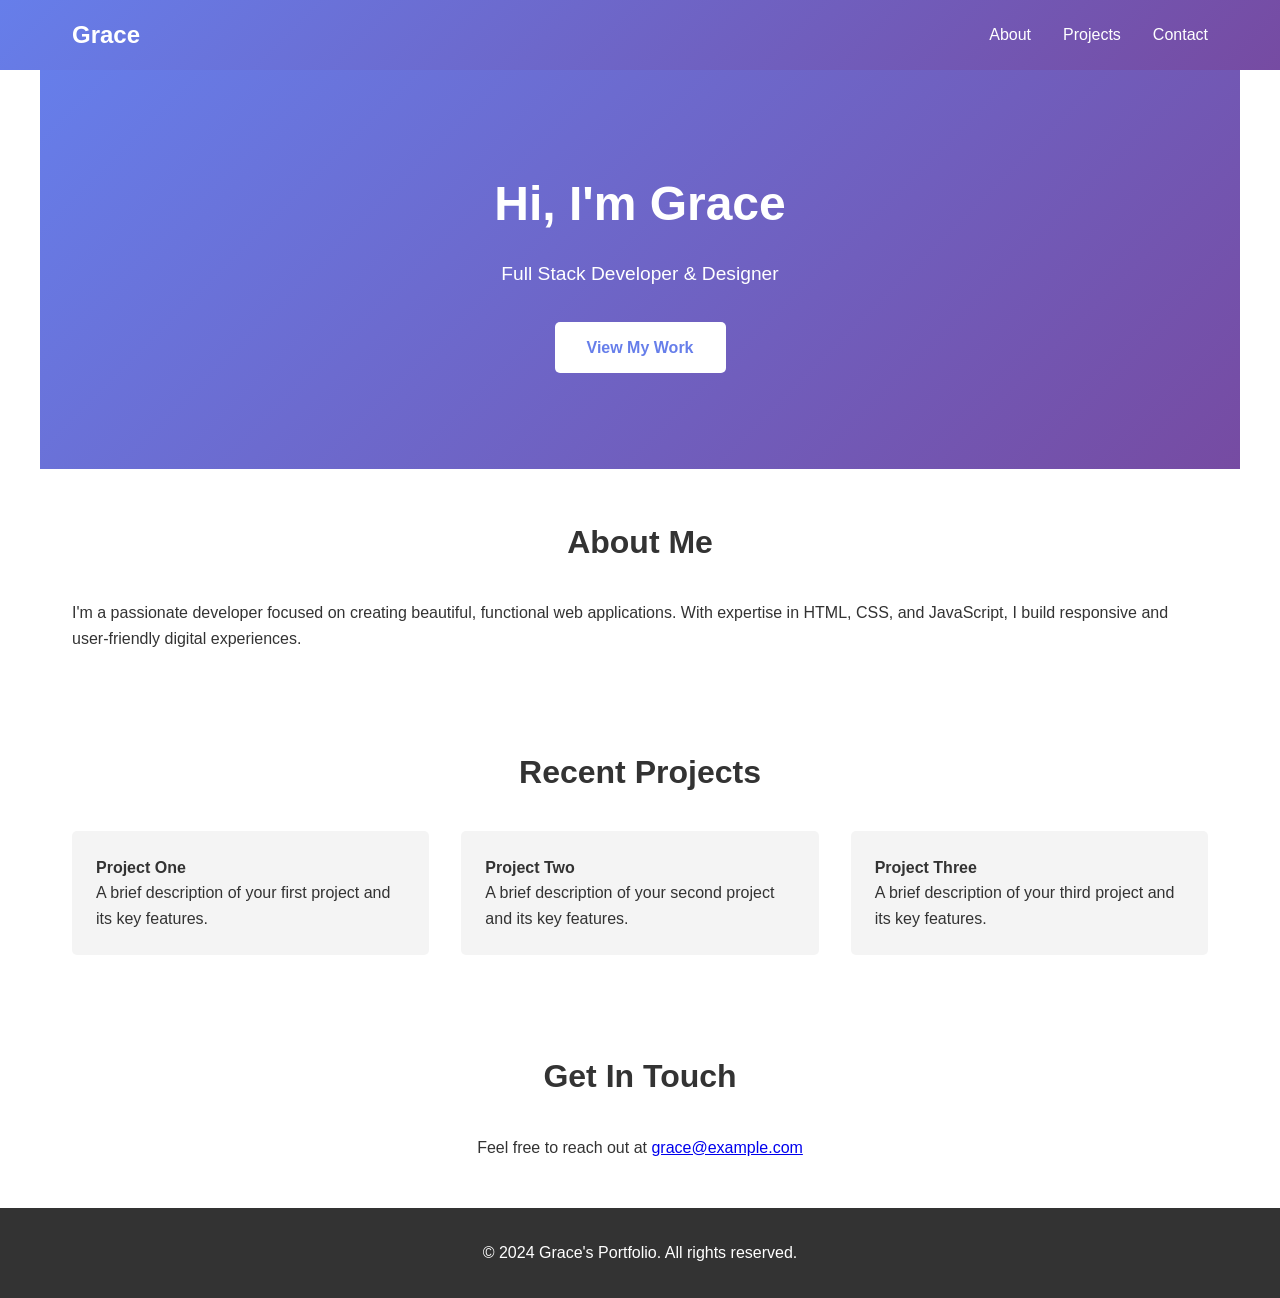
==== index.html @ b7df3e69 "add index.html file with initial portfolio structure and styles" ====
<!DOCTYPE html>
<html lang="en">
<head>
  <meta charset="UTF-8">
  <meta name="viewport" content="width=device-width, initial-scale=1.0">
  <title>My Portfolio</title>
  <style>
    * {
      margin: 0;
      padding: 0;
      box-sizing: border-box;
    }
    
    body {
      font-family: 'Segoe UI', Tahoma, Geneva, Verdana, sans-serif;
      line-height: 1.6;
      color: #333;
    }
    
    header {
      background: linear-gradient(135deg, #667eea 0%, #764ba2 100%);
      color: white;
      padding: 1rem 0;
      position: sticky;
      top: 0;
      z-index: 100;
    }
    
    nav {
      display: flex;
      justify-content: space-between;
      align-items: center;
      max-width: 1200px;
      margin: 0 auto;
      padding: 0 2rem;
    }
    
    nav h1 {
      font-size: 1.5rem;
    }
    
    nav ul {
      display: flex;
      list-style: none;
      gap: 2rem;
    }
    
    nav a {
      color: white;
      text-decoration: none;
      transition: opacity 0.3s;
    }
    
    nav a:hover {
      opacity: 0.8;
    }
    
    .hero {
      background: linear-gradient(135deg, #667eea 0%, #764ba2 100%);
      color: white;
      padding: 6rem 2rem;
      text-align: center;
    }
    
    .hero h2 {
      font-size: 3rem;
      margin-bottom: 1rem;
    }
    
    .hero p {
      font-size: 1.2rem;
      margin-bottom: 2rem;
    }
    
    .cta-button {
      display: inline-block;
      background: white;
      color: #667eea;
      padding: 0.8rem 2rem;
      border-radius: 5px;
      text-decoration: none;
      font-weight: bold;
      transition: transform 0.3s;
    }
    
    .cta-button:hover {
      transform: scale(1.05);
    }
    
    section {
      max-width: 1200px;
      margin: 0 auto;
      padding: 3rem 2rem;
    }
    
    h3 {
      font-size: 2rem;
      margin-bottom: 2rem;
      text-align: center;
    }
    
    .projects {
      display: grid;
      grid-template-columns: repeat(auto-fit, minmax(300px, 1fr));
      gap: 2rem;
    }
    
    .project-card {
      background: #f4f4f4;
      padding: 1.5rem;
      border-radius: 5px;
      transition: transform 0.3s;
    }
    
    .project-card:hover {
      transform: translateY(-5px);
    }
    
    footer {
      background: #333;
      color: white;
      text-align: center;
      padding: 2rem;
    }
  </style>
</head>
<body>
  <header>
    <nav>
      <h1>Grace</h1>
      <ul>
        <li><a href="#about">About</a></li>
        <li><a href="#projects">Projects</a></li>
        <li><a href="#contact">Contact</a></li>
      </ul>
    </nav>
  </header>
  
  <section class="hero">
    <h2>Hi, I'm Grace</h2>
    <p>Full Stack Developer & Designer</p>
    <a href="#projects" class="cta-button">View My Work</a>
  </section>
  
  <section id="about">
    <h3>About Me</h3>
    <p>I'm a passionate developer focused on creating beautiful, functional web applications. With expertise in HTML, CSS, and JavaScript, I build responsive and user-friendly digital experiences.</p>
  </section>
  
  <section id="projects">
    <h3>Recent Projects</h3>
    <div class="projects">
      <div class="project-card">
        <h4>Project One</h4>
        <p>A brief description of your first project and its key features.</p>
      </div>
      <div class="project-card">
        <h4>Project Two</h4>
        <p>A brief description of your second project and its key features.</p>
      </div>
      <div class="project-card">
        <h4>Project Three</h4>
        <p>A brief description of your third project and its key features.</p>
      </div>
    </div>
  </section>
  
  <section id="contact">
    <h3>Get In Touch</h3>
    <p style="text-align: center;">Feel free to reach out at <a href="mailto:grace@example.com">grace@example.com</a></p>
  </section>
  
  <footer>
    <p>&copy; 2024 Grace's Portfolio. All rights reserved.</p>
  </footer>
</body>
</html>
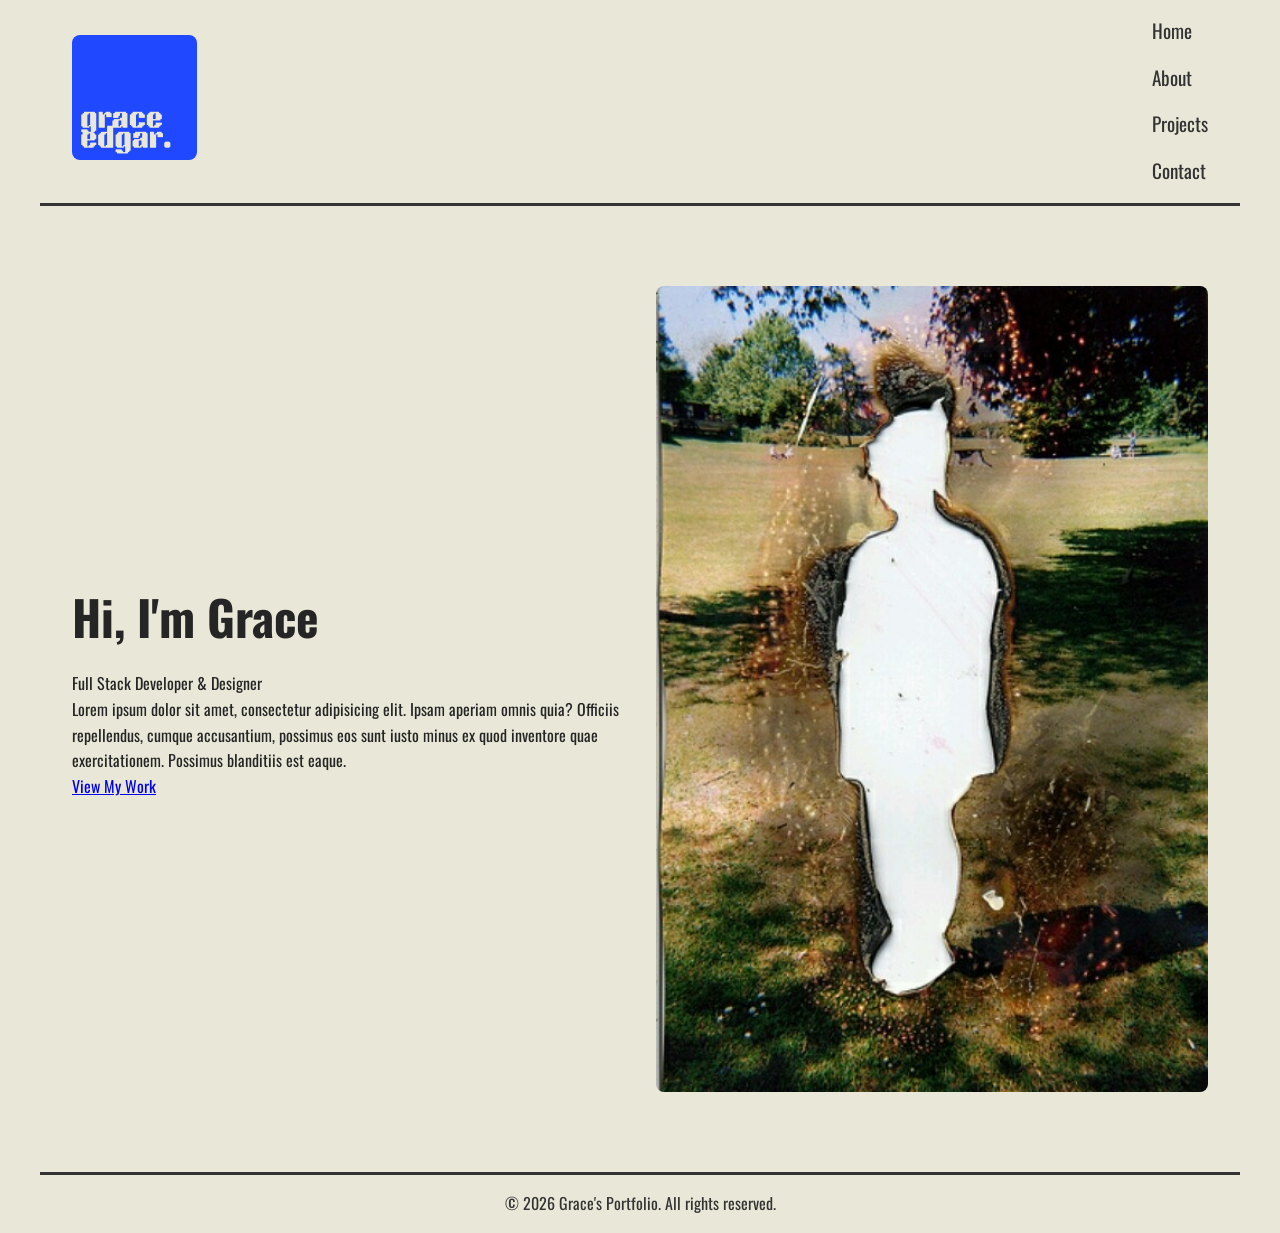
==== commit 9647f178: "Added more content and amended the layout for home page, copied html base for other pages" ====
--- a/index.html
+++ b/index.html
@@ -1,177 +1,67 @@
 <!DOCTYPE html>
 <html lang="en">
-<head>
-  <meta charset="UTF-8">
-  <meta name="viewport" content="width=device-width, initial-scale=1.0">
-  <title>My Portfolio</title>
-  <style>
-    * {
-      margin: 0;
-      padding: 0;
-      box-sizing: border-box;
-    }
-    
-    body {
-      font-family: 'Segoe UI', Tahoma, Geneva, Verdana, sans-serif;
-      line-height: 1.6;
-      color: #333;
-    }
-    
-    header {
-      background: linear-gradient(135deg, #667eea 0%, #764ba2 100%);
-      color: white;
-      padding: 1rem 0;
-      position: sticky;
-      top: 0;
-      z-index: 100;
-    }
-    
-    nav {
-      display: flex;
-      justify-content: space-between;
-      align-items: center;
-      max-width: 1200px;
-      margin: 0 auto;
-      padding: 0 2rem;
-    }
-    
-    nav h1 {
-      font-size: 1.5rem;
-    }
-    
-    nav ul {
-      display: flex;
-      list-style: none;
-      gap: 2rem;
-    }
-    
-    nav a {
-      color: white;
-      text-decoration: none;
-      transition: opacity 0.3s;
-    }
-    
-    nav a:hover {
-      opacity: 0.8;
-    }
-    
-    .hero {
-      background: linear-gradient(135deg, #667eea 0%, #764ba2 100%);
-      color: white;
-      padding: 6rem 2rem;
-      text-align: center;
-    }
-    
-    .hero h2 {
-      font-size: 3rem;
-      margin-bottom: 1rem;
-    }
-    
-    .hero p {
-      font-size: 1.2rem;
-      margin-bottom: 2rem;
-    }
-    
-    .cta-button {
-      display: inline-block;
-      background: white;
-      color: #667eea;
-      padding: 0.8rem 2rem;
-      border-radius: 5px;
-      text-decoration: none;
-      font-weight: bold;
-      transition: transform 0.3s;
-    }
-    
-    .cta-button:hover {
-      transform: scale(1.05);
-    }
-    
-    section {
-      max-width: 1200px;
-      margin: 0 auto;
-      padding: 3rem 2rem;
-    }
-    
-    h3 {
-      font-size: 2rem;
-      margin-bottom: 2rem;
-      text-align: center;
-    }
-    
-    .projects {
-      display: grid;
-      grid-template-columns: repeat(auto-fit, minmax(300px, 1fr));
-      gap: 2rem;
-    }
-    
-    .project-card {
-      background: #f4f4f4;
-      padding: 1.5rem;
-      border-radius: 5px;
-      transition: transform 0.3s;
-    }
-    
-    .project-card:hover {
-      transform: translateY(-5px);
-    }
-    
-    footer {
-      background: #333;
-      color: white;
-      text-align: center;
-      padding: 2rem;
-    }
-  </style>
-</head>
-<body>
-  <header>
-    <nav>
-      <h1>Grace</h1>
-      <ul>
-        <li><a href="#about">About</a></li>
-        <li><a href="#projects">Projects</a></li>
-        <li><a href="#contact">Contact</a></li>
-      </ul>
-    </nav>
-  </header>
-  
-  <section class="hero">
-    <h2>Hi, I'm Grace</h2>
-    <p>Full Stack Developer & Designer</p>
-    <a href="#projects" class="cta-button">View My Work</a>
-  </section>
-  
-  <section id="about">
-    <h3>About Me</h3>
-    <p>I'm a passionate developer focused on creating beautiful, functional web applications. With expertise in HTML, CSS, and JavaScript, I build responsive and user-friendly digital experiences.</p>
-  </section>
-  
-  <section id="projects">
-    <h3>Recent Projects</h3>
-    <div class="projects">
-      <div class="project-card">
-        <h4>Project One</h4>
-        <p>A brief description of your first project and its key features.</p>
+  <head>
+    <meta charset="UTF-8" />
+    <meta name="viewport" content="width=device-width, initial-scale=1.0" />
+    <link rel="stylesheet" href="style.css" />
+    <link rel="preconnect" href="https://fonts.googleapis.com" />
+    <link rel="preconnect" href="https://fonts.gstatic.com" crossorigin />
+    <link
+      href="https://fonts.googleapis.com/css2?family=Oswald:wght@200..700&display=swap"
+      rel="stylesheet"
+    />
+    <title>My Portfolio</title>
+  </head>
+  <body>
+    <header>
+      <nav>
+        <div class="logo">
+          <img src="./assets/images/grace-edgar.png" alt="Logo" />
+        </div>
+        <label for="menu" tabindex="0">
+          <!-- <ion-icon name="menu-outline"></ion-icon> -->
+          Menu
+        </label>
+        <input id="menu" type="checkbox" />
+        <ul>
+          <li><a href="index.html">Home</a></li>
+          <li><a href="about-me.html">About</a></li>
+          <li><a href="projects.html">Projects</a></li>
+          <li><a href="contact.html">Contact</a></li>
+        </ul>
+      </nav>
+    </header>
+    <svg
+      class="x-icon"
+      width="15"
+      height="15"
+      viewBox="0 0 15 15"
+      fill="none"
+      xmlns="http://www.w3.org/2000/svg"
+    >
+      <path d="M4.5 4.5L10.5 10.5M4.5 10.5L10.5 4.5" stroke="black" />
+    </svg>
+    <section class="hero">
+      <div class="hero-text">
+        <h2>Hi, I'm Grace</h2>
+        <p>Full Stack Developer & Designer</p>
+        <p>
+          Lorem ipsum dolor sit amet, consectetur adipisicing elit. Ipsam
+          aperiam omnis quia? Officiis repellendus, cumque accusantium, possimus
+          eos sunt iusto minus ex quod inventore quae exercitationem. Possimus
+          blanditiis est eaque.
+        </p>
+        <a href="projects.html" class="cta-button">View My Work</a>
       </div>
-      <div class="project-card">
-        <h4>Project Two</h4>
-        <p>A brief description of your second project and its key features.</p>
+      <div class="hero-visual">
+        <img src="./assets/images/placeholder.jpg" alt="" />
       </div>
-      <div class="project-card">
-        <h4>Project Three</h4>
-        <p>A brief description of your third project and its key features.</p>
-      </div>
-    </div>
-  </section>
-  
-  <section id="contact">
-    <h3>Get In Touch</h3>
-    <p style="text-align: center;">Feel free to reach out at <a href="mailto:grace@example.com">grace@example.com</a></p>
-  </section>
-  
-  <footer>
-    <p>&copy; 2024 Grace's Portfolio. All rights reserved.</p>
-  </footer>
-</body>
-</html>+    </section>
+
+    <!-- Contact section removed (moved to footer or contact page) -->
+
+    <footer>
+      <p>&copy; 2026 Grace's Portfolio. All rights reserved.</p>
+    </footer>
+  </body>
+</html>
--- a/style.css
+++ b/style.css
@@ -0,0 +1,266 @@
+/* colours: #182ce7 , #e9e8d8 , #333*/
+
+* {
+  margin: 0;
+  padding: 0;
+  box-sizing: border-box;
+}
+
+body {
+  font-family: "Oswald", Tahoma, Geneva, Verdana, sans-serif;
+  line-height: 1.6;
+  color: #333;
+  background-color: #e9e8d8;
+  display: flex;
+  flex-direction: column;
+  min-height: 100vh;
+}
+
+header {
+  font-family: "Oswald", sans-serif;
+  font-size: 1.2rem;
+  background: #e9e8d8;
+  color: #333;
+  padding: 1rem 2rem;
+  position: sticky;
+  top: 0;
+  z-index: 100;
+  border-bottom: 3px solid #333;
+  max-width: 1200px;
+  margin: 0 auto;
+  width: 100%;
+}
+
+nav {
+  display: flex;
+  justify-content: space-between;
+  align-items: center;
+  max-width: 1200px;
+  margin: 0 auto;
+  /* padding: 0 2rem; */
+}
+
+nav input[type="checkbox"],
+nav label {
+  display: none;
+}
+
+nav label {
+  font-size: 0;
+}
+
+nav label::after {
+  content: "Menu";
+  font-size: 1.5rem;
+}
+
+nav label:has(~ #menu:checked)::after {
+  content: "Close";
+  font-size: 1.5rem;
+  display: flex;
+  align-items: center;
+  /*  */
+  z-index: 100;
+  /* border-bottom: 3px solid #333; */
+  max-width: 1200px;
+  margin: 0 auto;
+  /* margin: auto; */
+  width: 100%;
+}
+
+.x-icon {
+  display: none;
+}
+
+nav h1 {
+  font-size: 10.5rem;
+}
+
+.logo img {
+  max-width: 125px;
+  height: auto;
+  border-radius: 8px;
+}
+
+nav ul {
+  display: flex;
+  flex-direction: column;
+  list-style: none;
+  gap: 1rem;
+}
+
+nav a {
+  color: #333;
+  text-decoration: none;
+  transition: opacity 0.3s;
+}
+
+nav a:hover {
+  opacity: 0.8;
+}
+
+.hero h2 {
+  font-family: "Oswald", sans-serif;
+  font-size: 3rem;
+  margin-bottom: 1rem;
+}
+
+.hero {
+  font-family: "Oswald", sans-serif;
+  background: #e9e8d8;
+  color: rgb(37, 37, 37);
+  padding: 5rem 2rem;
+  display: grid;
+  grid-template-columns: 1fr 1fr;
+  align-items: center;
+  gap: 2rem;
+}
+
+.hero-text {
+  text-align: left;
+  max-width: 640px;
+  display: flex;
+  flex-direction: column;
+  justify-content: center;
+  height: 100%;
+}
+
+.hero-text h2 {
+  font-size: 3rem;
+  margin-bottom: 1rem;
+}
+
+.hero-visual {
+  /* Visual column: image on the right */
+  min-height: 240px;
+  width: 100%;
+  height: 100%;
+  display: flex;
+  align-items: center;
+  justify-content: center;
+}
+
+.hero-visual img {
+  width: 100%;
+  /* height: 100%; */
+  /* object-fit: cover; */
+  display: block;
+  border-radius: 8px;
+}
+
+@media (max-width: 700px) {
+  .hero {
+    grid-template-columns: 1fr;
+    text-align: center;
+    padding: 3rem 1.5rem;
+    gap: 1rem;
+  }
+
+  .hero-text {
+    text-align: center;
+    margin: 0 auto;
+  }
+
+  .hero-visual {
+    order: 2;
+    min-height: 180px;
+    width: 70%;
+    display: block;
+    margin: auto;
+    /* height: 100%; */
+  }
+}
+
+@media (max-width: 500px) {
+  nav {
+    justify-content: center;
+    flex-direction: column;
+    flex-wrap: wrap;
+    margin-left: 0;
+    margin-right: 0;
+    gap: 1rem;
+  }
+  nav label {
+    text-align: center;
+    display: flex;
+    padding: 0.5rem;
+    line-height: 1.6rem;
+    align-self: center;
+  }
+  input[type="checkbox"]:not(:checked) + ul {
+    display: none;
+  }
+
+  /* input[type="checkbox"]:not(:checked) + label {
+    display: none;
+  } */
+  nav ul {
+    display: block;
+  }
+  nav ul:last-child {
+    width: 100%;
+    flex-basis: 100%;
+  }
+  nav ul li {
+    margin-bottom: 0;
+    width: 100%;
+    text-align: center;
+    padding: 0.5rem;
+  }
+}
+/* font-family: "Oswald", sans-serif;
+  display: inline-block;
+  background: white;
+  color: #182ce7;
+  padding: 0.8rem 2rem;
+  border-radius: 5px;
+  text-decoration: none;
+  font-weight: bold;
+  transition: transform 0.3s;
+} */
+
+.cta-button:hover {
+  transform: scale(1.05);
+}
+
+section {
+  background-color: #e9e8d8;
+  max-width: 1200px;
+  margin: 0 auto;
+  padding: 3rem 2rem;
+  flex: 1;
+}
+
+h3 {
+  font-size: 2rem;
+  margin-bottom: 2rem;
+  text-align: center;
+}
+
+.projects {
+  display: grid;
+  grid-template-columns: repeat(auto-fit, minmax(300px, 1fr));
+  gap: 2rem;
+}
+
+.project-card {
+  background: #f4f4f4;
+  padding: 1.5rem;
+  border-radius: 5px;
+  transition: transform 0.3s;
+}
+
+.project-card:hover {
+  transform: translateY(-5px);
+}
+
+footer {
+  /* background: #182ce7; */
+  color: #333;
+  text-align: center;
+  border-top: 3px solid #333;
+  padding: 1rem 2rem;
+  max-width: 1200px;
+  margin: 0 auto;
+  width: 100%;
+}
